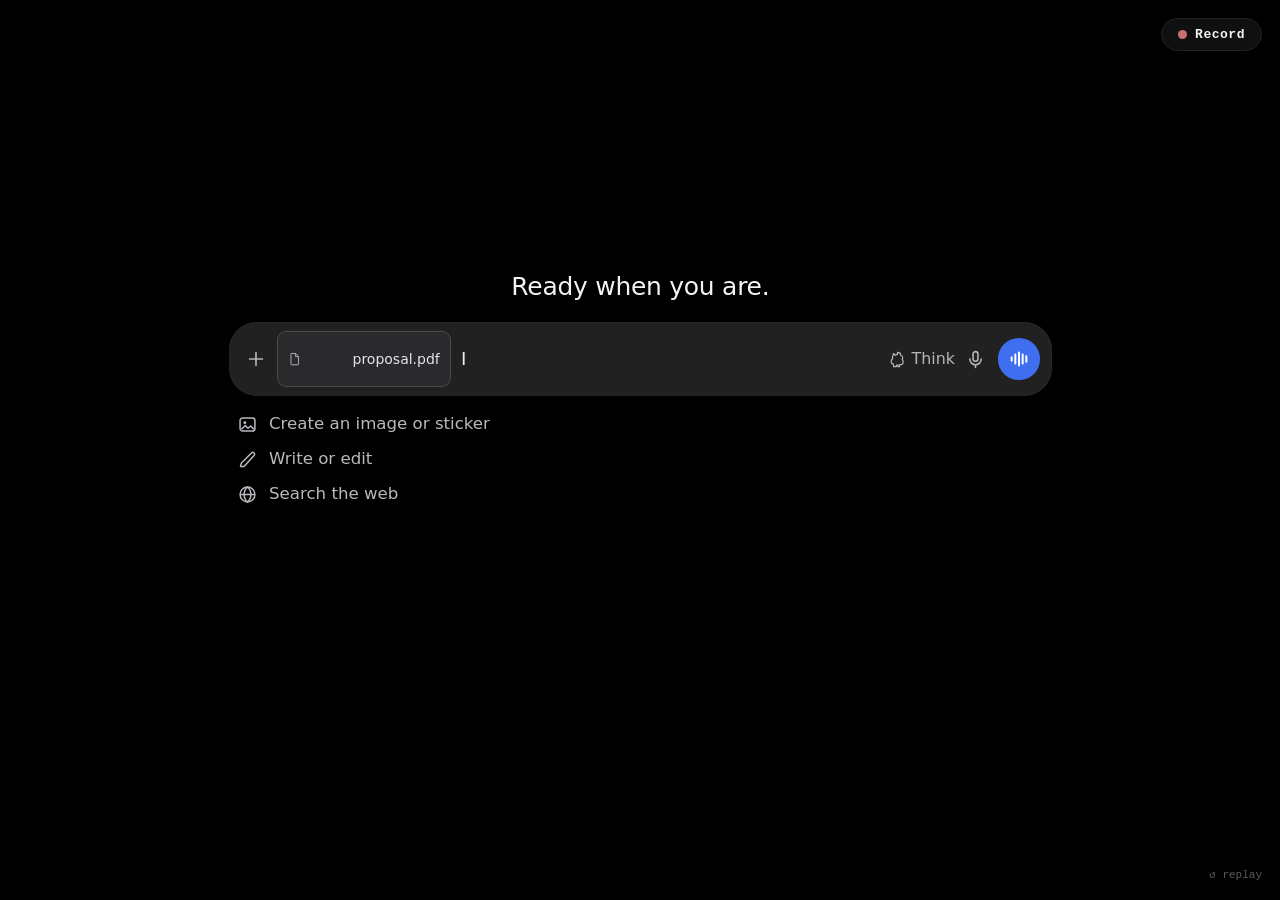
==== index.html @ c871dba1 "the yes-man spot: proposal.pdf, the sycophant take, the scrape, the punch, the pivot" ====
<!doctype html>
<html lang="en">
<head>
<meta charset="utf-8"/>
<meta name="viewport" content="width=device-width, initial-scale=1"/>
<title>superbot · yes man</title>
<link rel="stylesheet" href="style.css"/>
</head>
<body>
  <main class="stage" aria-label="the pitch: a chatgpt-like home screen — the user attaches proposal.pdf, types 'Is this a good business idea?' and hits enter; the llm gushes 'Yes that looks amazing! I say ship it! You can use chatgpt ads to release!' — stop burning tokens — chatgpt is a yes man — you like that, don't you — then the bar takes '/superbot Is this business idea good?' and superbot scrapes aggressively across the web before answering: no novelty, ten large companies doing the same, vibe-coded frontend, no sales — pivot entirely — stop tokenmaxxing — then the superbot.gg end card">

    <div class="chatui" id="chatui">
      <!-- the idle heading (fades once the conversation starts) -->
      <div class="gpt-head" id="gptHead">Ready when you are.</div>

      <!-- the message tail above the bar: the user bubble + the streaming
           response. The punch-in targets this block. -->
      <div class="msg-area" id="msgArea">
        <div class="msg msg-user" id="msgUser"></div>
        <div class="typing-indicator" id="typingDots" aria-hidden="true"><i></i><i></i><i></i></div>
        <div class="msg msg-ai" id="msgAi"></div>
      </div>

      <!-- the zoomed chat bar itself: + / Ask anything / Think / mic / the
           blue voice-send button (the referent's own anatomy). The file chip
           (proposal.pdf) pops in after the + is pressed. -->
      <div class="input-pill" id="pill">
        <svg class="plus-ic" id="plusIc" viewBox="0 0 24 24" aria-hidden="true">
          <path d="M12 5v14M5 12h14" stroke="currentColor" stroke-width="1.8" stroke-linecap="round"/>
        </svg>
        <span class="file-chip" id="fileChip" aria-hidden="true">
          <svg viewBox="0 0 24 24" width="14" height="14" aria-hidden="true">
            <path d="M6 2.5h7l5 5V21a.9.9 0 01-.9.9H6a.9.9 0 01-.9-.9V3.4a.9.9 0 01.9-.9z" fill="none" stroke="currentColor" stroke-width="1.6" stroke-linejoin="round"/>
            <path d="M13 2.8V8h4.7" fill="none" stroke="currentColor" stroke-width="1.6" stroke-linejoin="round"/>
          </svg>
          proposal.pdf
        </span>
        <span class="cmd-glow" id="inputChip"></span><span class="input-text" id="inputText"></span>
        <span class="placeholder" id="placeholder">Ask anything</span>
        <span class="caret" id="caret"></span>
        <span class="think-chip" aria-hidden="true">
          <svg viewBox="0 0 24 24" width="22" height="22" aria-hidden="true">
            <path d="M12 3c2.8 0 4 1.9 4 3.6 1.5.3 2.6 1.6 2.6 3.2 0 .8-.3 1.6-.8 2.1.9.7 1.4 1.7 1.4 2.8 0 2-1.7 3.8-4 3.8h-.6V21h-2v-2h-2v2H7v-2.8C5.2 17.7 4 16.2 4 14.4c0-1.4.7-2.6 1.8-3.3C4.9 7.7 7.8 6.4 6.6 4.6 7.8 5 8.6 5.8 9 6.8 9.8 6 10.8 5.6 12 5.6z" fill="none" stroke="currentColor" stroke-width="1.5" stroke-linejoin="round"/>
          </svg>
          Think
        </span>
        <svg class="mic-ic" viewBox="0 0 24 24" aria-hidden="true">
          <rect x="9.2" y="3" width="5.6" height="11" rx="2.8" fill="none" stroke="currentColor" stroke-width="1.8"/>
          <path d="M5.5 11.5a6.5 6.5 0 0 0 13 0M12 18v3.2" fill="none" stroke="currentColor" stroke-width="1.8" stroke-linecap="round"/>
        </svg>
        <span class="voice-btn" id="voiceBtn" aria-hidden="true">
          <svg viewBox="0 0 24 24" width="22" height="22" aria-hidden="true">
            <path d="M4 10v4M8 7v10M12 5v14M16 7v10M20 9v6" stroke="#fff" stroke-width="2.2" stroke-linecap="round"/>
          </svg>
        </span>
      </div>

      <!-- the three suggestion rows under the bar (they leave once the
           conversation starts) -->
      <div class="suggestions" id="suggestions">
        <div class="sug">
          <svg viewBox="0 0 24 24" aria-hidden="true"><rect x="3.5" y="4.5" width="17" height="15" rx="3" fill="none" stroke="currentColor" stroke-width="1.7"/><circle cx="9" cy="10" r="1.7" fill="currentColor"/><path d="M5 17.5l4.4-4.2 3.2 3 3-2.6 3.6 3.6" fill="none" stroke="currentColor" stroke-width="1.7" stroke-linejoin="round"/></svg>
          Create an image or sticker
        </div>
        <div class="sug">
          <svg viewBox="0 0 24 24" aria-hidden="true"><path d="M4 20l1-4L16.5 4.5a2.1 2.1 0 013 3L8 20l-4 0z" fill="none" stroke="currentColor" stroke-width="1.7" stroke-linejoin="round"/></svg>
          Write or edit
        </div>
        <div class="sug">
          <svg viewBox="0 0 24 24" aria-hidden="true"><circle cx="12" cy="12" r="8.5" fill="none" stroke="currentColor" stroke-width="1.7"/><path d="M3.5 12h17M12 3.5c2.6 2.3 3.9 5.2 3.9 8.5s-1.3 6.2-3.9 8.5c-2.6-2.3-3.9-5.2-3.9-8.5s1.3-6.2 3.9-8.5z" fill="none" stroke="currentColor" stroke-width="1.7"/></svg>
          Search the web
        </div>
      </div>
    </div>

    <!-- the punch cards, one at a time: STOP BURNING TOKENS / ChatGPT is a
         Yes Man / You like that, don't you / STOP TOKENMAXXING. -->
    <div class="simple" id="simple" aria-hidden="true"></div>

    <!-- the end card: the superbot mascot beside the superbot.gg wordmark -->
    <div class="endcard" id="endcard" aria-hidden="true" style="display:none">
      <pre class="endcard-bot" id="endBot"></pre>
      <div class="endcard-word" id="endWord">superbot<em>.gg</em></div>
    </div>

    <div class="veil" id="veil" aria-hidden="true"></div>
  </main>
  <div class="hint" id="hint">↺ replay</div>

  <!-- the recorder: outside .stage so it never appears in the take -->
  <button class="rec-btn" id="recordBtn" type="button" aria-label="record the animation">
    <span class="rec-dot"></span><span id="recordLabel">Record</span>
  </button>
  <div class="rec-hud" id="recHud" aria-hidden="true"><span class="rec-dot"></span><span id="recTime">0:00</span></div>

  <script src="recorder.js"></script>
  <script type="module" src="timeline.js"></script>
</body>
</html>
---- style.css ----
/* superbot pitch — "yes man" spot. Same anatomy as the "favorite color"
   spot: black screen, "Ready when you are." heading, the Ask-anything pill
   (+ / Think / mic / blue voice button) and three suggestion rows, at the
   real site's proportions in a 16:9 frame. New here: a file chip
   (proposal.pdf) attached via the +, an aggressive scrape log, and the four
   hard-cut punch cards. All motion is computed in JS from t (see
   timeline.js) so frames are deterministic; no CSS animations live on
   rebuilt DOM. */

:root {
  --bg: #000;
  --fg: #f3f3f3;
  --muted: #9a9a9f;
  --line: #232323;
  --card: #101010;
  --raised: #161616;
  --accent: #7cb389;
  --danger: #c96f6f;
  --gpt-input: #2a2a2c;
  --gpt-bubble: #3a3a3e;
  --voice: #3f6ff0;
  --font-mono: ui-monospace, "SF Mono", SFMono-Regular, Menlo, Consolas, "Liberation Mono", monospace;
  --font-ui: "Segoe UI", system-ui, -apple-system, sans-serif;
}

*, *::before, *::after { box-sizing: border-box; }
* { margin: 0; }
html, body { height: 100%; }
body {
  background: var(--bg);
  color: var(--fg);
  font: 14px/22px var(--font-mono);
  -webkit-font-smoothing: antialiased;
  display: grid;
  place-items: center;
  overflow: hidden;
}
::selection { background: color-mix(in srgb, var(--accent) 35%, transparent); }

.stage {
  position: relative;
  width: min(1280px, 96vw, calc(92vh * 16 / 9));
  aspect-ratio: 16 / 9;
  display: grid;
  grid-template-rows: minmax(0, 1fr);
  /* the ad frame IS the stage: anything pushed past it (the composer, the
     punch-in spill) is gone, matching what the recorder captures */
  overflow: hidden;
}

/* ---- the chatgpt-like screen: heading, the Ask-anything pill, the
   suggestion rows. The message area rides between heading and bar once the
   conversation starts. ---- */
.chatui {
  position: absolute; inset: 0; z-index: 5;
  display: flex; flex-direction: column;
  /* conversation state: the composer pins to the bottom and the thread
     grows up above it (real chat layout) */
  justify-content: flex-end;
  padding: 0 clamp(26px, 4vw, 72px) clamp(18px, 3.6vh, 40px);
  background: var(--bg);
  font-family: var(--font-ui);
    will-change: filter, transform, opacity;
}
/* the real frontend's centered column: thread, composer and suggestions
   all live in it */
.chatui > * { width: min(100%, 73%); margin-inline: auto; }
/* home state (chatgpt.com): greeting → composer → suggestions grouped in
   the upper-middle of the frame */
.chatui.home { justify-content: flex-start; padding-top: 14%; }
.chatui.home .gpt-head { position: static; order: -1; margin: 0 auto 24px; }
.chatui.home .msg-area { display: none; }
.gpt-head {
  position: absolute; left: 0; right: 0; top: 18%;
  text-align: center;
  font-size: clamp(18px, 1.95vw, 26px);
  font-weight: 400; letter-spacing: -0.01em;
  color: var(--fg);
  will-change: opacity, filter;
}
.msg-area {
  flex: 0 1 auto; min-height: 0;
  max-height: 56%;
  display: flex; flex-direction: column;
  justify-content: flex-start; gap: 15px;
  padding: 14px 0 22px;
  overflow: hidden;
  will-change: transform, filter;
}
.msg {
  padding: 12px 18px;
  border-radius: 20px;
  font-size: clamp(15px, 1.37vw, 18px); line-height: 1.5;
  color: #ececf1;
  white-space: pre-wrap; word-break: break-word;
  will-change: opacity, transform;
}
.msg-user {
  align-self: flex-end;
  max-width: 70%;
  background: var(--gpt-bubble);
  border-bottom-right-radius: 6px;
  opacity: 0;
}
.msg-ai {
  align-self: stretch;
  background: transparent;
  padding: 0 4px;
  opacity: 0;
}
/* the attached-file chip — in the bar and echoed in the user bubble */
.file-chip {
  display: inline-flex; align-items: center; gap: 6px;
  flex: none;
  background: var(--gpt-input);
  border: 1px solid #4a4a4f;
  color: #e4e4e8;
  font-size: clamp(12px, 1.1vw, 14px); line-height: 1;
  padding: 6px 10px; border-radius: 9px;
  white-space: pre;
  will-change: transform, opacity;
}
.file-chip svg { flex: none; color: #b6b6ba; }
.file-chip.in-bubble { margin-right: 8px; vertical-align: -3px; }
/* the input pill: the zoomed chat bar itself */
.input-pill {
  position: relative;
  display: flex; align-items: center; gap: 10px;
  background: rgb(33, 33, 33);
  border-radius: 28px;
  padding: 9px 12px 9px 16px;
  box-shadow: inset 0 0 1px rgba(255, 255, 255, .2);
  will-change: filter, opacity;
}
.plus-ic { width: 22px; height: 22px; color: #b6b6ba; flex: none; will-change: transform, color; }
.input-text, .cmd-glow, .caret, .placeholder {
  font-size: clamp(15px, 1.43vw, 19px); line-height: 1.4;
  white-space: pre;
}
.placeholder { color: var(--muted); }
.input-text { color: #ececf1; }
.caret { color: #ececf1; will-change: opacity; }
/* the /superbot chip — the LIVE SITE's rule, verbatim: accent tint fill,
   inset ring, static 12px glow, bolt from ::before */
.cmd-glow, .msg-chip {
  display: inline-block; color: var(--accent); font-weight: 700; letter-spacing: .01em;
  font-family: var(--font-mono);
  padding: 0 6px; margin-right: 2px; border-radius: 6px;
  background: color-mix(in srgb, var(--accent) 14%, transparent);
  box-shadow: inset 0 0 0 1px color-mix(in srgb, var(--accent) 45%, transparent), 0 0 0 0 transparent;
  text-shadow: 0 0 12px color-mix(in srgb, var(--accent) 55%, transparent);
}
.cmd-glow::before, .msg-chip::before {
  content: '⚡'; font-size: .85em; margin-right: 4px; opacity: .9;
}
#inputChip { display: none; }
.think-chip {
  margin-left: auto; flex: none;
  display: inline-flex; align-items: center; gap: 5px;
  color: #b6b6ba;
  font-size: clamp(14px, 1.24vw, 17px);
}
.think-chip svg { width: 19px; height: 19px; }
.mic-ic { width: 21px; height: 21px; color: #b6b6ba; flex: none; }
.voice-btn {
  margin-left: 2px; flex: none;
  width: clamp(39px, 3.25vw, 46px); height: clamp(39px, 3.25vw, 46px);
  border-radius: 50%;
  background: var(--voice);
  display: grid; place-items: center;
  will-change: transform, filter;
}
/* the three suggestion rows */
.suggestions {
  display: flex; flex-direction: column; gap: 13px;
  padding: 17px 8px 0;
  will-change: opacity, transform;
}
.sug {
  display: flex; align-items: center; gap: 11px;
  color: #b9b9be;
  font-size: clamp(14px, 1.3vw, 17.5px);
}
.sug svg { width: 21px; height: 21px; color: #b9b9be; flex: none; }
/* the typing indicator: lives IN the thread flow between the bubbles */
.typing-indicator {
  align-self: flex-start;
  display: none; gap: 9px;
  padding: 10px 6px 2px;
  will-change: opacity;
}
.typing-indicator i {
  width: 11px; height: 11px; border-radius: 50%;
  background: #8f8f95;
  will-change: opacity, transform;
}

/* superbot's scrape log: fast mono lines, one per fetch, statuses lit */
.scrape {
  font: clamp(10.5px, .95vw, 13px)/1.9 var(--font-mono);
  color: #8f8f95;
}
.scrape .sl { display: block; white-space: pre; }
.scrape .host { color: #c9c9ce; }
.scrape .ok { color: var(--accent); }
.scrape .blocked { color: var(--danger); }
.scrape .ms { color: #6f6f75; }
/* the verdict block: "No." is the punch target */
.sb-no { font-weight: 700; color: #fff; }
.sb-rest { color: #ececf1; }
.comp-list, .idea-list {
  font: clamp(11px, 1vw, 13.5px)/1.9 var(--font-mono);
  color: #8f8f95;
  padding: 2px 0 0 6px;
}
.comp-list div, .idea-list div { white-space: pre; will-change: opacity, transform; }
.comp-list .dim { color: #6f6f75; }
.idea-list { color: #a9b8ad; }
.sb-pivot { padding-top: 6px; }

/* the punch cards */
.simple {
  position: absolute; inset: 0; z-index: 5;
  display: grid; place-items: center;
  background: var(--bg);
  font-family: var(--font-ui);
  font-size: clamp(24px, 3vw, 44px);
  font-weight: 700; letter-spacing: -0.01em;
  color: var(--fg);
  opacity: 0; will-change: opacity, transform, filter;
}

/* the end card */
.endcard {
  position: absolute; inset: 0; z-index: 5;
  background: color-mix(in srgb, var(--bg) 90%, transparent);
  -webkit-backdrop-filter: blur(6px);
  backdrop-filter: blur(6px);
  will-change: opacity;
}
.endcard-bot {
  position: absolute; left: 0; top: 0; z-index: 2;
  margin: 0;
  font: clamp(9px, 1.5vw, 14px) / 1 var(--font-mono);
  color: #fff;
  filter: drop-shadow(0 0 18px rgba(255, 255, 255, .26));
  pointer-events: none; user-select: none;
  will-change: transform;
}
.endcard-word {
  position: absolute; left: 0; top: 50%; z-index: 2;
  font-family: "Arial Rounded MT Bold", ui-rounded, "Nunito", "Segoe UI", system-ui, sans-serif;
  font-weight: 800;
  font-size: clamp(30px, 4vw, 54px);
  letter-spacing: -0.01em;
  color: #fff;
  opacity: 0;
  will-change: transform, opacity, filter;
}
.endcard-word em { font-style: normal; color: var(--accent); }

.veil {
  position: absolute; inset: 0; z-index: 5;
  background: var(--bg); opacity: 0; pointer-events: none;
}
.hint {
  position: fixed; right: 18px; bottom: 14px;
  font-size: 11px; color: var(--muted); opacity: .6; user-select: none;
}
body.freeze .hint { display: none; }

/* the record button: fixed chrome OUTSIDE .stage */
.rec-btn {
  position: fixed; top: 18px; right: 18px; z-index: 40;
  display: inline-flex; align-items: center; gap: 8px;
  padding: 9px 16px; border-radius: 999px;
  background: var(--card); color: var(--fg);
  border: 1px solid var(--line);
  font: 700 13px/1 var(--font-mono); letter-spacing: .04em;
  cursor: pointer; transition: border-color .15s, background-color .15s;
}
.rec-btn:hover { border-color: var(--accent); }
.rec-btn .rec-dot {
  width: 9px; height: 9px; border-radius: 50%;
  background: var(--danger); flex: none;
}
.rec-btn.recording { background: #1a0e0e; border-color: var(--danger); color: #fff; }
.rec-btn.recording .rec-dot { background: var(--danger); animation: rec-blink 1s steps(2) infinite; }
@keyframes rec-blink { 50% { opacity: .25; } }
.rec-btn:disabled { opacity: .7; cursor: default; }
.rec-hud {
  display: none; position: fixed; bottom: 18px; left: 18px; z-index: 40;
  align-items: center; gap: 8px; padding: 7px 12px; border-radius: 999px;
  background: rgba(20, 8, 8, .85); border: 1px solid #5c3030;
  color: #fff; font: 700 12px/1 var(--font-mono);
}
.rec-hud .rec-dot { width: 8px; height: 8px; border-radius: 50%; background: var(--danger); animation: rec-blink 1s steps(2) infinite; }
body.freeze .rec-btn { display: none; }
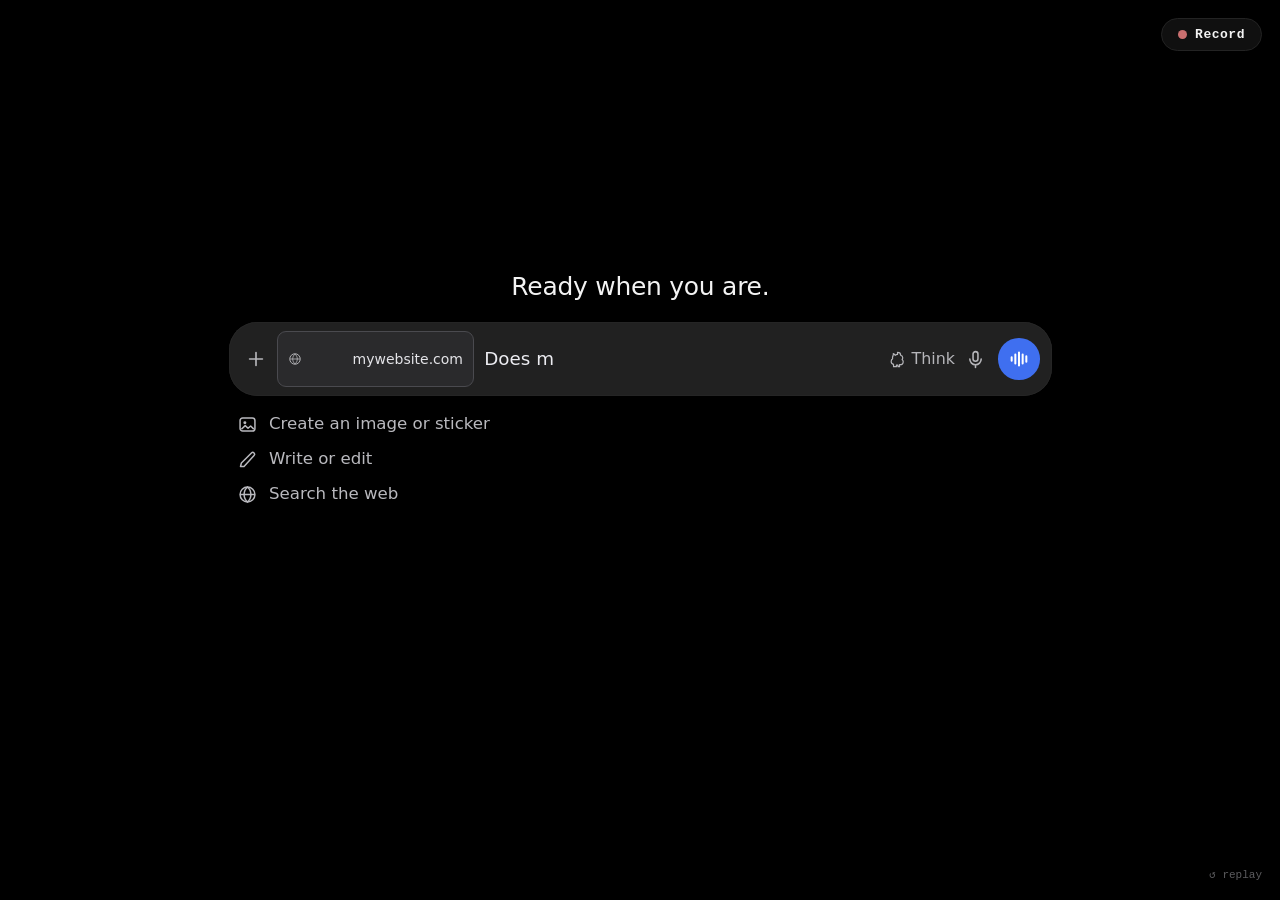
==== commit 67666196: "rework: the website spot — link chip, accelerating glaze, fragment punch-ins, 3 looping mini campaig" ====
--- a/index.html
+++ b/index.html
@@ -7,14 +7,14 @@
 <link rel="stylesheet" href="style.css"/>
 </head>
 <body>
-  <main class="stage" aria-label="the pitch: a chatgpt-like home screen — the user attaches proposal.pdf, types 'Is this a good business idea?' and hits enter; the llm gushes 'Yes that looks amazing! I say ship it! You can use chatgpt ads to release!' — stop burning tokens — chatgpt is a yes man — you like that, don't you — then the bar takes '/superbot Is this business idea good?' and superbot scrapes aggressively across the web before answering: no novelty, ten large companies doing the same, vibe-coded frontend, no sales — pivot entirely — stop tokenmaxxing — then the superbot.gg end card">
+  <main class="stage" aria-label="the pitch: a chatgpt-like home screen — the user links mywebsite.com, types 'Does my website look good?' and hits enter; the llm gushes its opener and then a glazing tirade that keeps accelerating without end; the cards cut in: LLMs are Yes Men — and, after a beat — AND YOU LIKE THAT? — then the bar takes '/superbot Does my website look good?' and superbot scrapes and audits before answering: lacks novelty, no monetization, burning $50 a month to hold the domain — the camera punches in on each — then recommends taking market share with attack ads framed as public comparisons, and attaches 3 ad campaigns, mini spots looping inside their cards; a cursor glides toward one — we like winning — then the superbot.gg end card">
 
     <div class="chatui" id="chatui">
       <!-- the idle heading (fades once the conversation starts) -->
       <div class="gpt-head" id="gptHead">Ready when you are.</div>
 
       <!-- the message tail above the bar: the user bubble + the streaming
-           response. The punch-in targets this block. -->
+           response. The punch-ins target this block. -->
       <div class="msg-area" id="msgArea">
         <div class="msg msg-user" id="msgUser"></div>
         <div class="typing-indicator" id="typingDots" aria-hidden="true"><i></i><i></i><i></i></div>
@@ -22,18 +22,18 @@
       </div>
 
       <!-- the zoomed chat bar itself: + / Ask anything / Think / mic / the
-           blue voice-send button (the referent's own anatomy). The file chip
-           (proposal.pdf) pops in after the + is pressed. -->
+           blue voice-send button (the referent's own anatomy). The link chip
+           (mywebsite.com) pops in after the + is pressed. -->
       <div class="input-pill" id="pill">
         <svg class="plus-ic" id="plusIc" viewBox="0 0 24 24" aria-hidden="true">
           <path d="M12 5v14M5 12h14" stroke="currentColor" stroke-width="1.8" stroke-linecap="round"/>
         </svg>
-        <span class="file-chip" id="fileChip" aria-hidden="true">
+        <span class="attach-chip" id="linkChip" aria-hidden="true">
           <svg viewBox="0 0 24 24" width="14" height="14" aria-hidden="true">
-            <path d="M6 2.5h7l5 5V21a.9.9 0 01-.9.9H6a.9.9 0 01-.9-.9V3.4a.9.9 0 01.9-.9z" fill="none" stroke="currentColor" stroke-width="1.6" stroke-linejoin="round"/>
-            <path d="M13 2.8V8h4.7" fill="none" stroke="currentColor" stroke-width="1.6" stroke-linejoin="round"/>
+            <circle cx="12" cy="12" r="9" fill="none" stroke="currentColor" stroke-width="1.6"/>
+            <path d="M3.5 12h17M12 3.5c2.6 2.3 3.9 5.2 3.9 8.5s-1.3 6.2-3.9 8.5c-2.6-2.3-3.9-5.2-3.9-8.5s1.3-6.2 3.9-8.5z" fill="none" stroke="currentColor" stroke-width="1.4"/>
           </svg>
-          proposal.pdf
+          mywebsite.com
         </span>
         <span class="cmd-glow" id="inputChip"></span><span class="input-text" id="inputText"></span>
         <span class="placeholder" id="placeholder">Ask anything</span>
@@ -73,8 +73,8 @@
       </div>
     </div>
 
-    <!-- the punch cards, one at a time: STOP BURNING TOKENS / ChatGPT is a
-         Yes Man / You like that, don't you / STOP TOKENMAXXING. -->
+    <!-- the punch cards, one at a time: LLMs are Yes Men / AND YOU LIKE
+         THAT? / WE LIKE WINNING -->
     <div class="simple" id="simple" aria-hidden="true"></div>
 
     <!-- the end card: the superbot mascot beside the superbot.gg wordmark -->
@@ -82,6 +82,11 @@
       <pre class="endcard-bot" id="endBot"></pre>
       <div class="endcard-word" id="endWord">superbot<em>.gg</em></div>
     </div>
+
+    <!-- the user's cursor: only appears for the about-to-click beat -->
+    <svg class="cursor" id="cursor" viewBox="0 0 24 24" aria-hidden="true">
+      <path d="M5 2l14 11.2-6.6.9 3.6 6.4-2.6 1.4-3.6-6.5-4.8 4.6z" fill="#fff" stroke="#000" stroke-width="1.4" stroke-linejoin="round"/>
+    </svg>
 
     <div class="veil" id="veil" aria-hidden="true"></div>
   </main>
--- a/style.css
+++ b/style.css
@@ -1,11 +1,13 @@
 /* superbot pitch — "yes man" spot. Same anatomy as the "favorite color"
    spot: black screen, "Ready when you are." heading, the Ask-anything pill
    (+ / Think / mic / blue voice button) and three suggestion rows, at the
-   real site's proportions in a 16:9 frame. New here: a file chip
-   (proposal.pdf) attached via the +, an aggressive scrape log, and the four
-   hard-cut punch cards. All motion is computed in JS from t (see
-   timeline.js) so frames are deterministic; no CSS animations live on
-   rebuilt DOM. */
+   real site's proportions in a 16:9 frame. New here: a link chip
+   (mywebsite.com) attached via the +, an accelerating glazing tirade, an
+   aggressive scrape + audit log, three punch-in verdict fragments, three
+   attached ad campaigns with looping mini spots inside, and the user's
+   cursor gliding in for the about-to-click beat. All motion is computed in
+   JS from t (see timeline.js) so frames are deterministic; no CSS
+   animations live on rebuilt DOM. */
 
 :root {
   --bg: #000;
@@ -108,8 +110,8 @@
   padding: 0 4px;
   opacity: 0;
 }
-/* the attached-file chip — in the bar and echoed in the user bubble */
-.file-chip {
+/* the attached-link chip — in the bar and echoed in the user bubble */
+.attach-chip {
   display: inline-flex; align-items: center; gap: 6px;
   flex: none;
   background: var(--gpt-input);
@@ -120,8 +122,8 @@
   white-space: pre;
   will-change: transform, opacity;
 }
-.file-chip svg { flex: none; color: #b6b6ba; }
-.file-chip.in-bubble { margin-right: 8px; vertical-align: -3px; }
+.attach-chip svg { flex: none; color: #b6b6ba; }
+.attach-chip.in-bubble { margin-right: 8px; vertical-align: -3px; }
 /* the input pill: the zoomed chat bar itself */
 .input-pill {
   position: relative;
@@ -195,7 +197,7 @@
   will-change: opacity, transform;
 }
 
-/* superbot's scrape log: fast mono lines, one per fetch, statuses lit */
+/* superbot's scrape + audit log: fast mono lines, one per fetch */
 .scrape {
   font: clamp(10.5px, .95vw, 13px)/1.9 var(--font-mono);
   color: #8f8f95;
@@ -205,18 +207,68 @@
 .scrape .ok { color: var(--accent); }
 .scrape .blocked { color: var(--danger); }
 .scrape .ms { color: #6f6f75; }
-/* the verdict block: "No." is the punch target */
+/* the verdict block: the punch targets are spans inside it */
 .sb-no { font-weight: 700; color: #fff; }
-.sb-rest { color: #ececf1; }
-.comp-list, .idea-list {
-  font: clamp(11px, 1vw, 13.5px)/1.9 var(--font-mono);
-  color: #8f8f95;
-  padding: 2px 0 0 6px;
-}
-.comp-list div, .idea-list div { white-space: pre; will-change: opacity, transform; }
-.comp-list .dim { color: #6f6f75; }
-.idea-list { color: #a9b8ad; }
-.sb-pivot { padding-top: 6px; }
+.sb-rest, .sb-frag { color: #ececf1; }
+.sb-pivot { display: block; padding-top: 10px; }
+/* the attached ad campaigns: three cards, each looping a mini spot */
+.camp-note { display: block; padding-top: 10px; color: #8f8f95; font: clamp(11px, 1vw, 13.5px)/1.7 var(--font-mono); }
+.camp-row { display: flex; gap: 12px; padding: 8px 0 2px; }
+.camp {
+  flex: 1 1 0; min-width: 0;
+  border: 1px solid #2e2e33; border-radius: 12px;
+  background: #0d0d0d;
+  overflow: hidden;
+  will-change: transform, opacity, box-shadow;
+  box-shadow: 0 0 0 0 transparent;
+}
+.camp.hover { box-shadow: 0 0 0 1.5px var(--accent), 0 0 18px color-mix(in srgb, var(--accent) 35%, transparent); }
+.camp .camp-bar {
+  display: flex; align-items: center; gap: 6px;
+  padding: 5px 9px;
+  font: clamp(8.5px, .78vw, 11px)/1 var(--font-mono);
+  color: #8f8f95; letter-spacing: .02em;
+  border-bottom: 1px solid #1e1e22;
+}
+.camp .camp-bar b { color: #c9c9ce; font-weight: 700; }
+.camp .mini {
+  position: relative;
+  aspect-ratio: 16 / 9;
+  background: #000;
+  overflow: hidden;
+  font: clamp(7px, .62vw, 9px)/1.5 var(--font-mono);
+  color: #b9b9be;
+  display: flex; flex-direction: column; justify-content: center;
+  padding: 0 8px;
+}
+.camp .mini .mline { display: block; white-space: pre; }
+.camp .mini .mchip {
+  display: inline-block; color: var(--accent); font-weight: 700;
+  padding: 0 3px; border-radius: 3px;
+  background: color-mix(in srgb, var(--accent) 14%, transparent);
+  box-shadow: inset 0 0 0 1px color-mix(in srgb, var(--accent) 45%, transparent);
+}
+.camp .mini .manswer { color: #fff; font-weight: 700; display: inline-block; }
+.camp .mini .mcaption {
+  position: absolute; inset: 0;
+  display: grid; place-items: center;
+  background: #000;
+  color: #fff; font-weight: 700; letter-spacing: -.01em;
+  text-align: center; padding: 0 6px;
+}
+.camp .mini .mpane { padding: 4px 6px; height: 100%; }
+.camp .mini .mpane .mline { margin-bottom: 1px; }
+.camp .mini .mok { color: var(--accent); }
+.camp .mini .mclock { color: #6f6f75; }
+/* the user's cursor, for the about-to-click beat */
+.cursor {
+  position: absolute; z-index: 8; left: 0; top: 0;
+  width: clamp(16px, 1.5vw, 22px); height: clamp(16px, 1.5vw, 22px);
+  opacity: 0;
+  filter: drop-shadow(0 2px 6px rgba(0, 0, 0, .8));
+  will-change: transform, opacity;
+  pointer-events: none;
+}
 
 /* the punch cards */
 .simple {
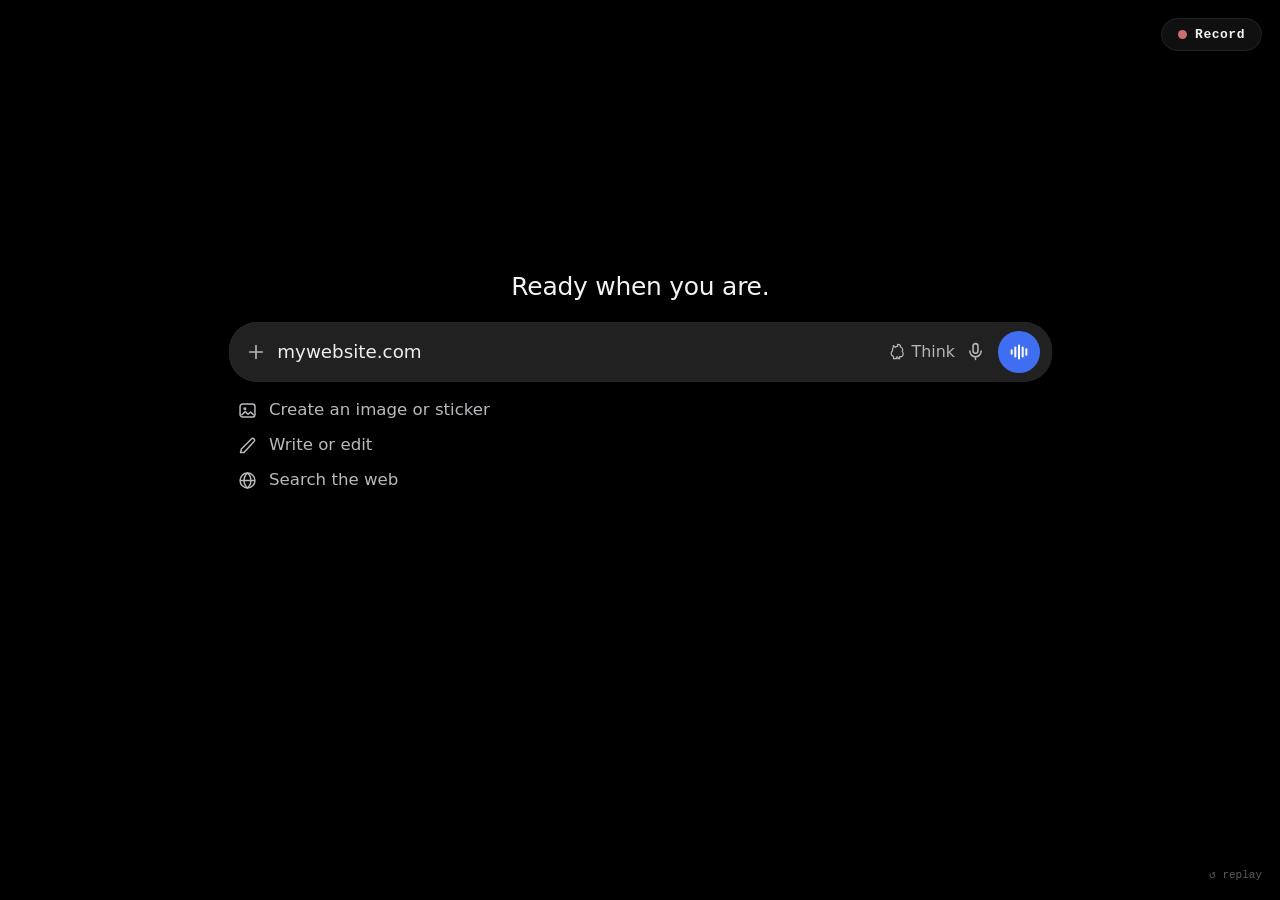
==== commit bddb6a7a: "1:1 link anatomy (plain text, bar clears, blue bubble), emoji glaze, card retiming, real campaign vi" ====
--- a/index.html
+++ b/index.html
@@ -22,19 +22,13 @@
       </div>
 
       <!-- the zoomed chat bar itself: + / Ask anything / Think / mic / the
-           blue voice-send button (the referent's own anatomy). The link chip
-           (mywebsite.com) pops in after the + is pressed. -->
+           blue voice-send button (the referent's own anatomy). The link is
+           plain text — verified 1:1 against chatgpt.com (2026-09-03): a
+           pasted URL never becomes a chip, it just types into the bar. -->
       <div class="input-pill" id="pill">
         <svg class="plus-ic" id="plusIc" viewBox="0 0 24 24" aria-hidden="true">
           <path d="M12 5v14M5 12h14" stroke="currentColor" stroke-width="1.8" stroke-linecap="round"/>
         </svg>
-        <span class="attach-chip" id="linkChip" aria-hidden="true">
-          <svg viewBox="0 0 24 24" width="14" height="14" aria-hidden="true">
-            <circle cx="12" cy="12" r="9" fill="none" stroke="currentColor" stroke-width="1.6"/>
-            <path d="M3.5 12h17M12 3.5c2.6 2.3 3.9 5.2 3.9 8.5s-1.3 6.2-3.9 8.5c-2.6-2.3-3.9-5.2-3.9-8.5s1.3-6.2 3.9-8.5z" fill="none" stroke="currentColor" stroke-width="1.4"/>
-          </svg>
-          mywebsite.com
-        </span>
         <span class="cmd-glow" id="inputChip"></span><span class="input-text" id="inputText"></span>
         <span class="placeholder" id="placeholder">Ask anything</span>
         <span class="caret" id="caret"></span>
@@ -73,8 +67,8 @@
       </div>
     </div>
 
-    <!-- the punch cards, one at a time: LLMs are Yes Men / AND YOU LIKE
-         THAT? / WE LIKE WINNING -->
+    <!-- the punch cards, one at a time: LLMs are made to agree with you /
+         AND YOU LIKE THAT? / WE LIKE WINNING -->
     <div class="simple" id="simple" aria-hidden="true"></div>
 
     <!-- the end card: the superbot mascot beside the superbot.gg wordmark -->
--- a/style.css
+++ b/style.css
@@ -19,7 +19,7 @@
   --accent: #7cb389;
   --danger: #c96f6f;
   --gpt-input: #2a2a2c;
-  --gpt-bubble: #3a3a3e;
+  --gpt-bubble: #3a5fd0;
   --voice: #3f6ff0;
   --font-mono: ui-monospace, "SF Mono", SFMono-Regular, Menlo, Consolas, "Liberation Mono", monospace;
   --font-ui: "Segoe UI", system-ui, -apple-system, sans-serif;
@@ -110,20 +110,9 @@
   padding: 0 4px;
   opacity: 0;
 }
-/* the attached-link chip — in the bar and echoed in the user bubble */
-.attach-chip {
-  display: inline-flex; align-items: center; gap: 6px;
-  flex: none;
-  background: var(--gpt-input);
-  border: 1px solid #4a4a4f;
-  color: #e4e4e8;
-  font-size: clamp(12px, 1.1vw, 14px); line-height: 1;
-  padding: 6px 10px; border-radius: 9px;
-  white-space: pre;
-  will-change: transform, opacity;
-}
-.attach-chip svg { flex: none; color: #b6b6ba; }
-.attach-chip.in-bubble { margin-right: 8px; vertical-align: -3px; }
+/* the user bubble is BLUE in the real thing (verified on chatgpt.com,
+   2026-09-03: the sent message renders as a royal-blue bubble) — the
+   bubble rules below pick it up via --gpt-bubble */
 /* the input pill: the zoomed chat bar itself */
 .input-pill {
   position: relative;
@@ -211,7 +200,8 @@
 .sb-no { font-weight: 700; color: #fff; }
 .sb-rest, .sb-frag { color: #ececf1; }
 .sb-pivot { display: block; padding-top: 10px; }
-/* the attached ad campaigns: three cards, each looping a mini spot */
+/* the attached ad campaigns: three cards, each playing a real clip of the
+   family's own spots, looping */
 .camp-note { display: block; padding-top: 10px; color: #8f8f95; font: clamp(11px, 1vw, 13.5px)/1.7 var(--font-mono); }
 .camp-row { display: flex; gap: 12px; padding: 8px 0 2px; }
 .camp {
@@ -231,15 +221,9 @@
   border-bottom: 1px solid #1e1e22;
 }
 .camp .camp-bar b { color: #c9c9ce; font-weight: 700; }
-.camp .mini {
-  position: relative;
-  aspect-ratio: 16 / 9;
-  background: #000;
-  overflow: hidden;
-  font: clamp(7px, .62vw, 9px)/1.5 var(--font-mono);
-  color: #b9b9be;
-  display: flex; flex-direction: column; justify-content: center;
-  padding: 0 8px;
+.camp video {
+  display: block; width: 100%; aspect-ratio: 16 / 9;
+  object-fit: cover; background: #000;
 }
 .camp .mini .mline { display: block; white-space: pre; }
 .camp .mini .mchip {
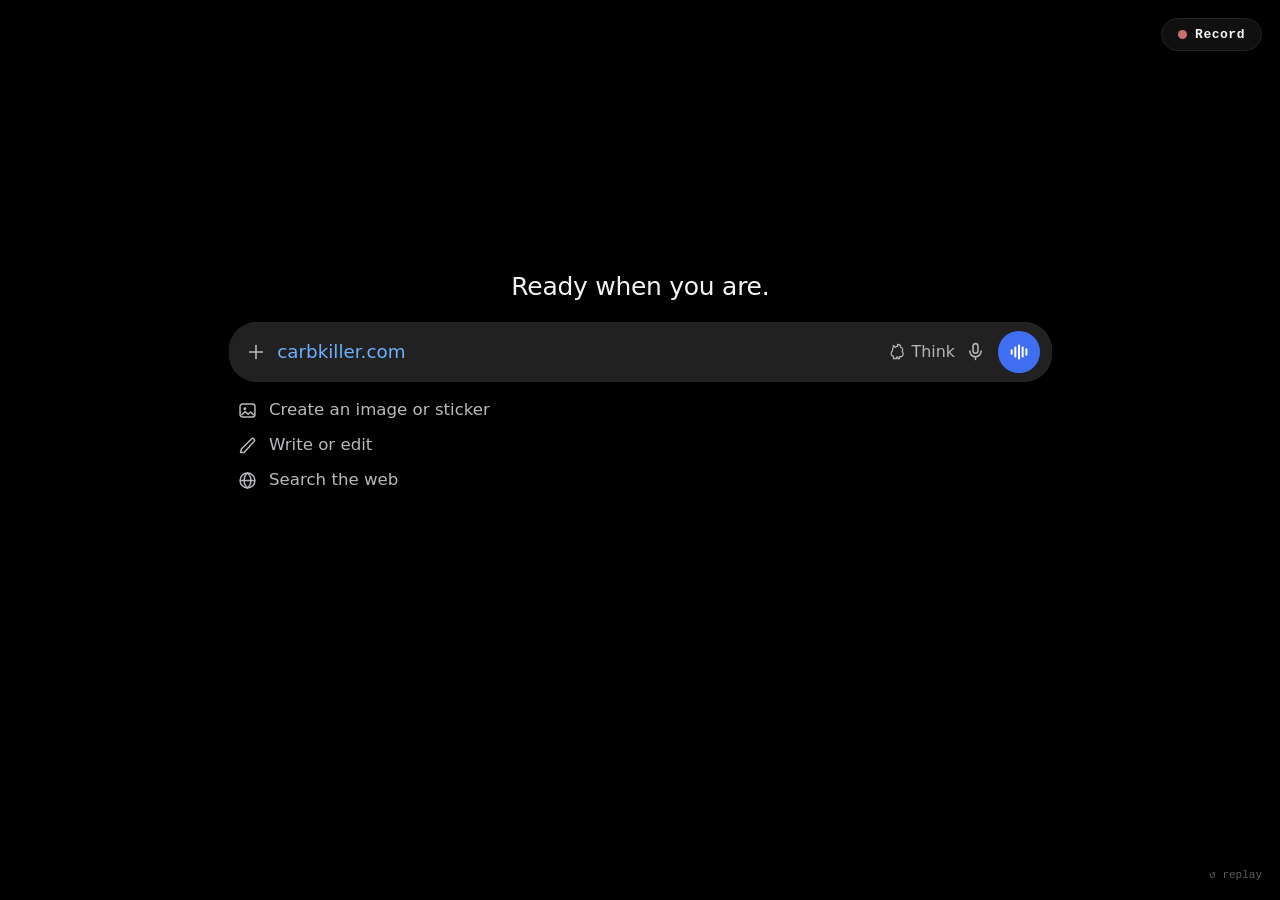
==== commit 66141185: "aria-label: carbkiller.com" ====
--- a/index.html
+++ b/index.html
@@ -7,7 +7,7 @@
 <link rel="stylesheet" href="style.css"/>
 </head>
 <body>
-  <main class="stage" aria-label="the pitch: a chatgpt-like home screen — the user links mywebsite.com, types 'Does my website look good?' and hits enter; the llm gushes its opener and then a glazing tirade that keeps accelerating without end; the cards cut in: LLMs are Yes Men — and, after a beat — AND YOU LIKE THAT? — then the bar takes '/superbot Does my website look good?' and superbot scrapes and audits before answering: lacks novelty, no monetization, burning $50 a month to hold the domain — the camera punches in on each — then recommends taking market share with attack ads framed as public comparisons, and attaches 3 ad campaigns, mini spots looping inside their cards; a cursor glides toward one — we like winning — then the superbot.gg end card">
+  <main class="stage" aria-label="the pitch: a chatgpt-like home screen — the user links carbkiller.com, types 'Does my website look good?' and hits enter; the llm gushes its opener and then a glazing tirade that keeps accelerating without end; the cards cut in: LLMs are Yes Men — and, after a beat — AND YOU LIKE THAT? — then the bar takes '/superbot Does my website look good?' and superbot scrapes and audits before answering: lacks novelty, no monetization, burning $50 a month to hold the domain — the camera punches in on each — then recommends taking market share with attack ads framed as public comparisons, and attaches 3 ad campaigns, mini spots looping inside their cards; a cursor glides toward one — we like winning — then the superbot.gg end card">
 
     <div class="chatui" id="chatui">
       <!-- the idle heading (fades once the conversation starts) -->
--- a/style.css
+++ b/style.css
@@ -110,6 +110,8 @@
   padding: 0 4px;
   opacity: 0;
 }
+/* the pasted link renders BLUE in the bar and the bubble (user ask) */
+.link { color: #6cb0ff; }
 /* the user bubble is BLUE in the real thing (verified on chatgpt.com,
    2026-09-03: the sent message renders as a royal-blue bubble) — the
    bubble rules below pick it up via --gpt-bubble */
